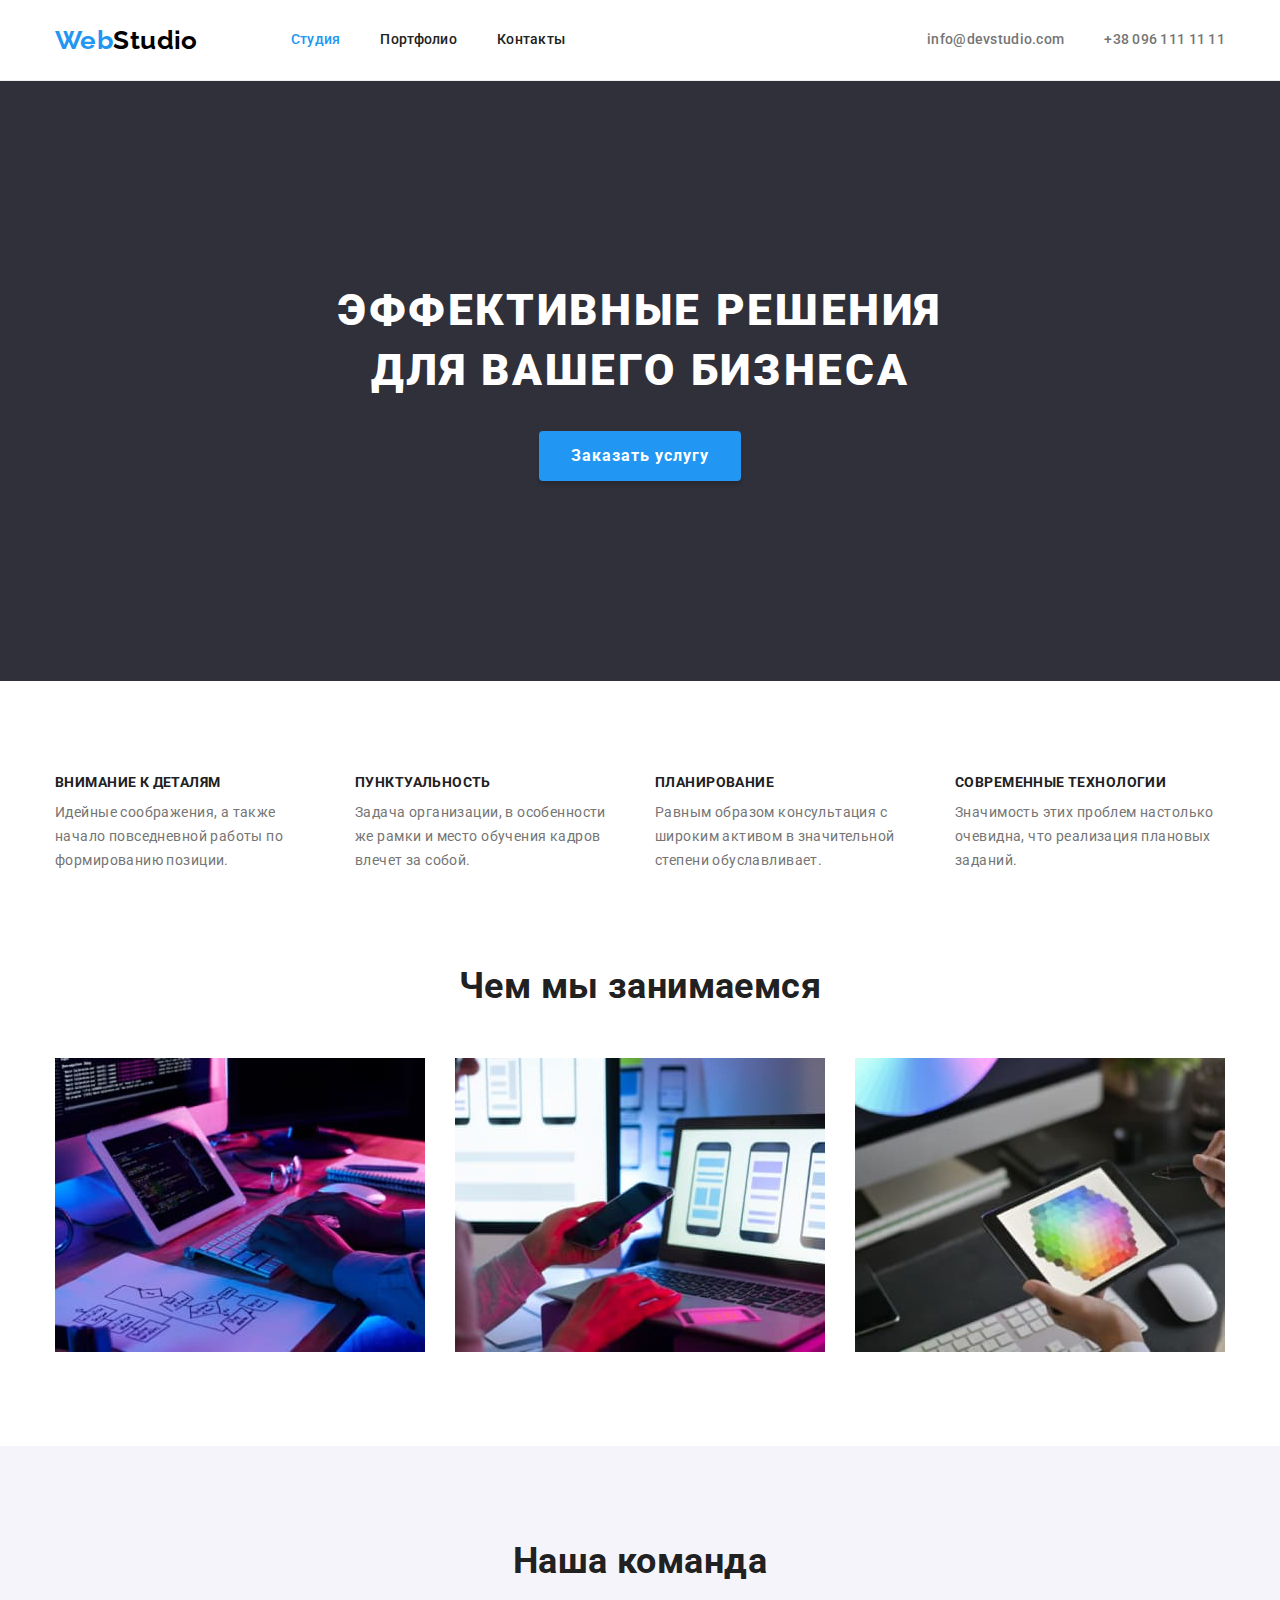
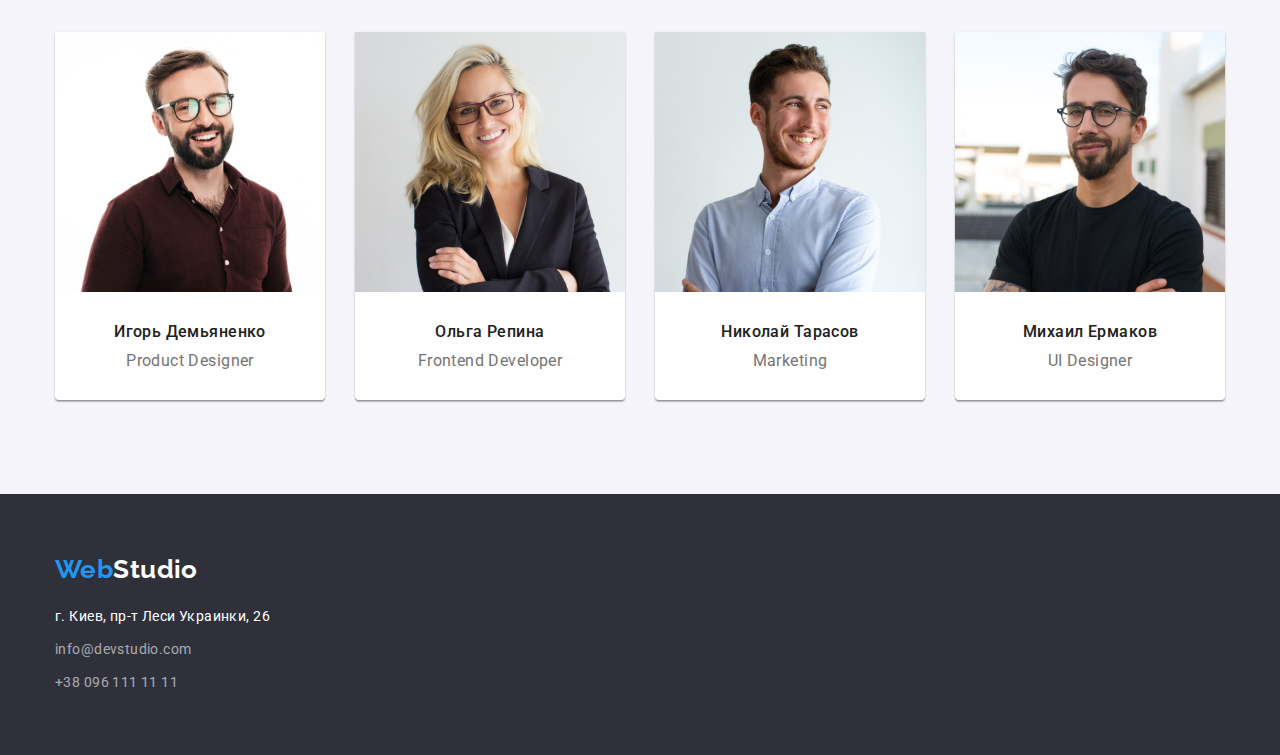
==== index.html @ d9ded42a "Initial commit" ====
<!DOCTYPE html>
<html lang="ru">
<head>
    <meta charset="UTF-8">
    <meta http-equiv="X-UA-Compatible" content="IE=edge">
    <meta name="viewport" content="width=device-width, initial-scale=1.0">
    <title>Студия</title>
    <!--Custome fonts-->
    <link rel="preconnect" href="https://fonts.googleapis.com">
    <link rel="preconnect" href="https://fonts.gstatic.com" crossorigin>
    <link href="https://fonts.googleapis.com/css2?family=Raleway:wght@700&family=Roboto:wght@400;500;700;900&display=swap" rel="stylesheet">
    <!-- Normalize styles -->
    <link rel="stylesheet" href="https://cdn.jsdelivr.net/npm/modern-normalize@1.1.0/modern-normalize.min.css" />

    <!--Custome style-->
    <link rel="stylesheet" href="./css/styles.css">
    
</head>

<body>
<!-- Cекція Хедер-->
    <header class="header">
        <div class="container header-container">

            <a class="logo-header" href="./index.html"><span class="logo-accent">Web</span>Studio</a>
            <nav class="header-nav">
                <ul class="header-nav-list list ">
                    <li class="item"><a class="header-nav-item link current-link" href="./index.html">Студия</a></li>
                    <li class="item"><a class="header-nav-item link" href="./portfolio.html">Портфолио</a></li>
                    <li class="item"><a class="header-nav-item link" href="./index.html">Контакты</a></li>
                </ul>
            </nav> 
        
            <ul class="header-contact-list list">
                <li class="item"><a class="header-contact-item link" href="mailto:info@devstudio.com">info@devstudio.com</a></li>
                <li class="item"><a class="header-contact-item link" href="tel:+380961111111">+38 096 111 11 11</a></li>
            </ul>
        </div>
    
    </header>
    
    <!--Блок унікального контенту на сторінці-->
    <main>

        <!--Секція Hero-->
        <section class="hero">
            <div class="container">
                <h1 class="hero-title">Эффективные решения для вашего бизнеса</h1>
                <button class="hero-btn" type="button">Заказать услугу</button>
            </div>
            
        </section>

         <!--Секція особливості-->
        <section class="features section">
            <div class="container">
                <h2 class="visually-hidden">Особенности</h2>
                <ul class="features-list list">
                    <li class="item">
                        <h3 class="features-title">Внимание к деталям</h3>
                        <p class="features-descr"> Идейные соображения, а также начало повседневной работы по формированию позиции.</p>                         
                    </li>
    
                    <li class="item">
                        <h3 class="features-title">Пунктуальность</h3>
                        <p class="features-descr">Задача организации, в особенности же рамки и место обучения кадров влечет за собой.</p>
                    </li>

                    <li class="item">
                        <h3 class="features-title">Планирование</h3>
                        <p class="features-descr">Равным образом консультация с широким активом в значительной степени обуславливает.</p>
                    </li>
                    
                    <li class="item">
                        <h3 class="features-title">Современные технологии</h3>
                        <p class="features-descr">Значимость этих проблем настолько очевидна, что реализация плановых заданий.</p>

                    </li>
                </ul>
            </div>

        </section>

          <!--Секція чим ми займаємося-->
          <section class="about section">
            <div class="container">
                <h2 class="about-title">Чем мы занимаемся</h2>
                <ul class="about-list list">
                    <li class="about-item">
                        <img src="./images/about/img-1.jpg" alt="написання коду" width="370">
                    </li>

                    <li class="about-item">
                        <img src="./images/about/img-2.jpg" alt="адаптація до екрану" width="370">
                    </li>

                    <li class="about-item">
                        <img src="./images/about/img-3.jpg" alt="підбір кольорів" width="370">
                    </li>
                </ul>
            </div>

        </section>

         <!--Секція Наша команда-->
         <section class="team">
            <div class="container">
                <h2 class="team-title">Наша команда</h2>
                <ul class="team-list list">
                    <li class="team-member">
                        <img src="./images/team/img-4.jpg" alt="фото Игорь Демьяненко" width="270">
                        <div class="team-card">
                            <h3 class="team-member-title">Игорь Демьяненко</h3>
                            <p class="team-member-position" lang="en">Product Designer</p>
                        </div>
                    </li>
                    <li class="team-member">
                        <img src="./images/team/img-5.jpg" alt="фото Ольга Репина" width="270">
                        <div class="team-card">
                            <h3 class="team-member-title">Ольга Репина</h3>
                            <p class="team-member-position" lang="en">Frontend Developer</p>
                        </div>
                    </li>

                    <li class="team-member">
                        <img src="./images/team/img-6.jpg" alt="фото Николай Тарасов" width="270">
                        <div class="team-card">
                            <h3 class="team-member-title">Николай Тарасов</h3>
                            <p class="team-member-position" lang="en">Marketing</p>
                        </div>
                    </li>

                    <li class="team-member">
                        <img src="./images/team/img-7.jpg" alt="фото Михаил Ермаков" width="270">
                        <div class="team-card">
                            <h3 class="team-member-title">Михаил Ермаков</h3>
                            <p class="team-member-position" lang="en">UI Designer</p>
                        </div>
                    </li>

                </ul>
            </div>
        </section>


        
    </main>
    <footer class="footer">
        <div class="container">     
            <a class="logo-footer" href="./index.html"><span class="logo-accent">Web</span>Studio</a>
            
            <!--Секція Контакти-->
            <address>
                <ul class="footer-list list">
                    <li class="footer-item"><a class="address-footer link" href= "https://goo.gl/maps/YNEkaUULh8nP7Quw9" target="_blank" rel="noopener nofollow noreferrer">г. Киев, пр-т Леси Украинки, 26</a></li> 
                    <li class="footer-item"><a class="contact-footer link" href="mailto:info@devstudio.com">info@devstudio.com</a></li>
                    <li class="footer-item"><a class="contact-footer link" href="tel:+380961111111">+38 096 111 11 11</a></li>
                </ul>
                
            </address>
            
       </div>

    </footer>
</body>
</html>
---- css/styles.css ----
:root {
    --main-font: "Roboto";
    
    --title-text-color: #212121;
    --primary-text-color:#757575;
    --secondary-text-color:#FFFFFF;
    --accent-text-color:#2196F3;
    --logo-header-color:#000000;
    --hero-background-color:#2F303A;
    --hero-btn-accent-color: #188CE8;
    --team-background-color: #F5F4FA;
    --footer-background-color: #2F303A;

}


body {
   font-family: var(--main-font), sans-serif;
   font-weight: 400;
   font-size: 14px;
   letter-spacing: 0.03em;

   background-color: var(--secondary-text-color);

   color: var(--primary-text-color);
}

/* reset */
h1,
h2,
h3,
h4,
h5,
h6,
p {
margin: 0;
}

button{
    padding: 0;
    margin: 0;
    border-width: 0;
}

img {
    display: block;
    max-width: 100%;
    height: auto;
}

address {
    font-style: normal;
}

.section{
    padding-top: 94px;
    padding-bottom: 94px;
}

.container{
    width: 1200px;
    padding: 0 15px;
    margin: 0 auto;
       /* outline: 1px solid red; */
    
}

/* Cкидання стилів за замовчуванням*/
.link {
    text-decoration: none;
}

.list {
    list-style: none;
    margin: 0;
    padding: 0;
}

/* Секція Хедер */
.header{
    border-bottom: 1px solid #ECECEC;
}

.header-container{
    display: flex;
    align-items: center;
    
    /* background-color: yellowgreen; */
} 

.logo-header{
    margin-right: 93px;

    font-family: "Raleway";
    font-style: normal;
    font-weight: 700;
    font-size: 26px;
    line-height: 1.19;
    color: var(--logo-header-color);
    text-decoration: none;
    
}

.logo-accent {
    color: var(--accent-text-color);
}

/* .header-nav-list>li:not(:first-child) {
    margin-left: 40px; 
} */

.header-nav-list {  
    display: flex; 

    font-weight: 500;
    line-height: 1.14;
    letter-spacing: 0.02em;
     

    /* background-color: teal; */
    
}

.header-nav-list .item +.item{
    margin-left: 40px; 
}
   
.header-nav-item{
    display: block;
    padding-top: 32px;
    padding-bottom: 32px;
    
    color: var(--title-text-color);
}


.header-nav-list :hover,
.header-nav-list :focus {
    color: var(--accent-text-color);
}


.current-link {
    color: var(--accent-text-color);
}

.header-contact-list .item +.item{
    margin-left: 40px; 
}

/* .header-contact-list>li:not(:first-child) {
    margin-left: 40px; 
} */


.header-contact-list{
    display: flex; 
    margin-left: auto;
    /* background-color: yellow; */
}



.header-contact-item {
    display: block;
    padding-top: 32px;
    padding-bottom: 32px;

    color: var(--primary-text-color);
    font-weight: 500;
    line-height: 1.14;
    letter-spacing: 0.02em;
}

.header-contact-item:hover,
.header-contact-item:focus {
    color: var(--accent-text-color);
}

/* Секція Hero */

.hero {
    /* height: 600px; */
    padding-top: 200px;
    padding-bottom: 200px;
    text-align: center;
    background-color: var(--hero-background-color);
}


.hero-title {
   
    width: 696px;
    margin-left: auto;
    margin-right: auto;

    margin-bottom: 30px;

    font-weight: 900;
    font-size: 44px;
    line-height: 1.36;
    letter-spacing: 0.06em;
    text-transform: uppercase;
    color: var(--secondary-text-color);
    
}

.hero-btn {
    background: var(--accent-text-color);
    box-shadow: 0px 4px 4px rgba(0, 0, 0, 0.15);
    border-radius: 4px;
    padding: 10px 32px;
    font-family: inherit;
    font-weight: 700;
    font-size: 16px;
    line-height: 1.88;
   

    letter-spacing: 0.06em;
    cursor: pointer;
    color: var(--secondary-text-color);
}

.hero-btn:hover,
.hero-btn:focus{
    background-color: var(--hero-btn-accent-color);
}

/* Секція особливості */

.visually-hidden {
    position: absolute;
    width: 1px;
    height: 1px;
    margin: -1px;
    border: 0;
    padding: 0;
    
    white-space: nowrap;
    clip-path: inset(100%);
    clip: rect(0 0 0 0);
    overflow: hidden;
  }

  /* .features-container{
    padding-top: 94px;
    padding-bottom: 94px;
  } */

  .features-list{
    display: flex;
  }

  .features-list .item +.item{
    margin-left: 30px; 
    
}

.features-list >.item{
    width: 270px;
 
}
  
.features-title {
    font-size: 14px;
    font-weight: 700;
    line-height: 1.14;
    text-transform: uppercase;
    color: var(--title-text-color);
    margin-bottom: 10px;
}

.features-descr {
    line-height: 1.71;
    color: var(--primary-text-color);
}

/* Секція чим ми займаємося */
.about{
    padding-top: 0;
}
.about-title {
    margin-bottom: 50px;
    font-weight: 700;
    font-size: 36px;
    line-height: 1.16               ;
    text-align: center;

    color: var(--title-text-color);
}

.about-list {
    display: flex;
}

.about-item +.about-item {
    margin-left: 30px;
}


/* Секція Наша команда */
.team {
    height: 648px;
    padding-top: 94px;
    padding-bottom: 94px;
    background-color: var(--team-background-color);
}
.team-title{
    margin-bottom: 50px;
    font-weight: 700;
    font-size: 36px;
    line-height: 1.17;
    text-align: center;

    color: var(--title-text-color);
}

.team-list{
    display: flex;
   }

   .team-card{
    padding-top: 30px;
    padding-bottom: 30px;
   }

.team-member {
    box-shadow: 0px 1px 3px rgba(0, 0, 0, 0.12), 0px 1px 1px rgba(0, 0, 0, 0.14), 0px 2px 1px rgba(0, 0, 0, 0.2);
    border-radius: 0px 0px 4px 4px;
    background-color: var(--secondary-text-color);
}

.team-member +.team-member{
    margin-left: 30px;
}

.team-member-title {
    margin-bottom: 10px;
    text-align: center;

    font-weight: 500;
    font-size: 16px;
    line-height: 1.19;
    
    color: var(--title-text-color);
}

.team-member-position {
    text-align: center;
    font-size: 16px;
    line-height: 1.19;
    
    color: var(--primary-text-color);
}

/* Секція footer */
.footer {
    padding-top: 60px;
    padding-bottom: 60px;
    background-color: var(--footer-background-color);
}


/* .footer-container{
    display: block;
   
} */

.logo-footer {
    display: block;
    margin-bottom: 20px;
    

    font-family: "Raleway";
    font-style: normal;
    font-weight: 700;
    font-size: 26px;
    line-height: 1.19;
    color: var(--secondary-text-color);
    text-decoration: none;
}

/* Секція Контакти */

.address-footer{
    color: var(--secondary-text-color);
    line-height: 1.71;
}

.address-footer:hover,
.address-footer:focus{
    color: var(--accent-text-color);  
}

.contact-footer {
    line-height: 1.71;
    
    color: rgba(255, 255, 255, 0.6);
}    

.contact-footer:hover,
.contact-footer:focus {
 color: var(--accent-text-color);
}

.footer-item +.footer-item{
    margin-top: 9px;
}

/* Секція Фільтри */

.portfolio-section{
    padding-top: 94px;
    padding-bottom: 94px;
}

.filters {
    display: flex;
    justify-content: center;
     /* margin-right: auto; */
    margin-bottom: 50px;
    /* margin-left: auto; */
}

.filter-item +.filter-item {
    margin-left: 8px;
}

.filter-btn {
    font-family: inherit;
    font-style: inherit;
    font-weight: 500;
    font-size: 16px;
    line-height: 1.62;
    letter-spacing: 0.03em;
    cursor: pointer;
    background-color: var(--team-background-color);
  
    color: var(--title-text-color);
    text-align: center;
    border-radius: 4px;
    padding: 6px 22px;
}

.filter-btn:hover,
.filter-btn:focus,
.filter-btn:active {
    background-color: var(--accent-text-color);
    box-shadow: 0px 3px 1px rgba(0, 0, 0, 0.1), 0px 1px 2px rgba(0, 0, 0, 0.08), 0px 2px 2px rgba(0, 0, 0, 0.12);

    color: var(--secondary-text-color);
}

/* Секція Портфоліо */
.portfolio-flex {
    display: flex;
    flex-wrap: wrap;
   
}

.portfolio-item{
    width: 370px;
    margin-right: 30px;
    margin-bottom: 30px;
    /* border: 1px solid #EEEEEE; */
}

.portfolio-item:nth-child(3n){
    margin-right: 0;
   
}

.portfolio-item:nth-last-child(-n + 3) {
    margin-bottom: 0;
    /* background-color: orange; */
  }

  .portfolio-card{
    padding-top: 20px;
    padding-right: 24px;
    padding-bottom: 20px;
    padding-left: 24px;
    border: 1px solid #EEEEEE;

  }
.portfolio-item-title {
    margin-bottom: 4px;    

    font-weight: 700;
    font-size: 18px;
    line-height: 2;
    letter-spacing: 0.06em;
    
    color: var(--title-text-color);
}

.portfolio-item-descr {
    font-size: 16px;
    line-height: 1.88;
    
}
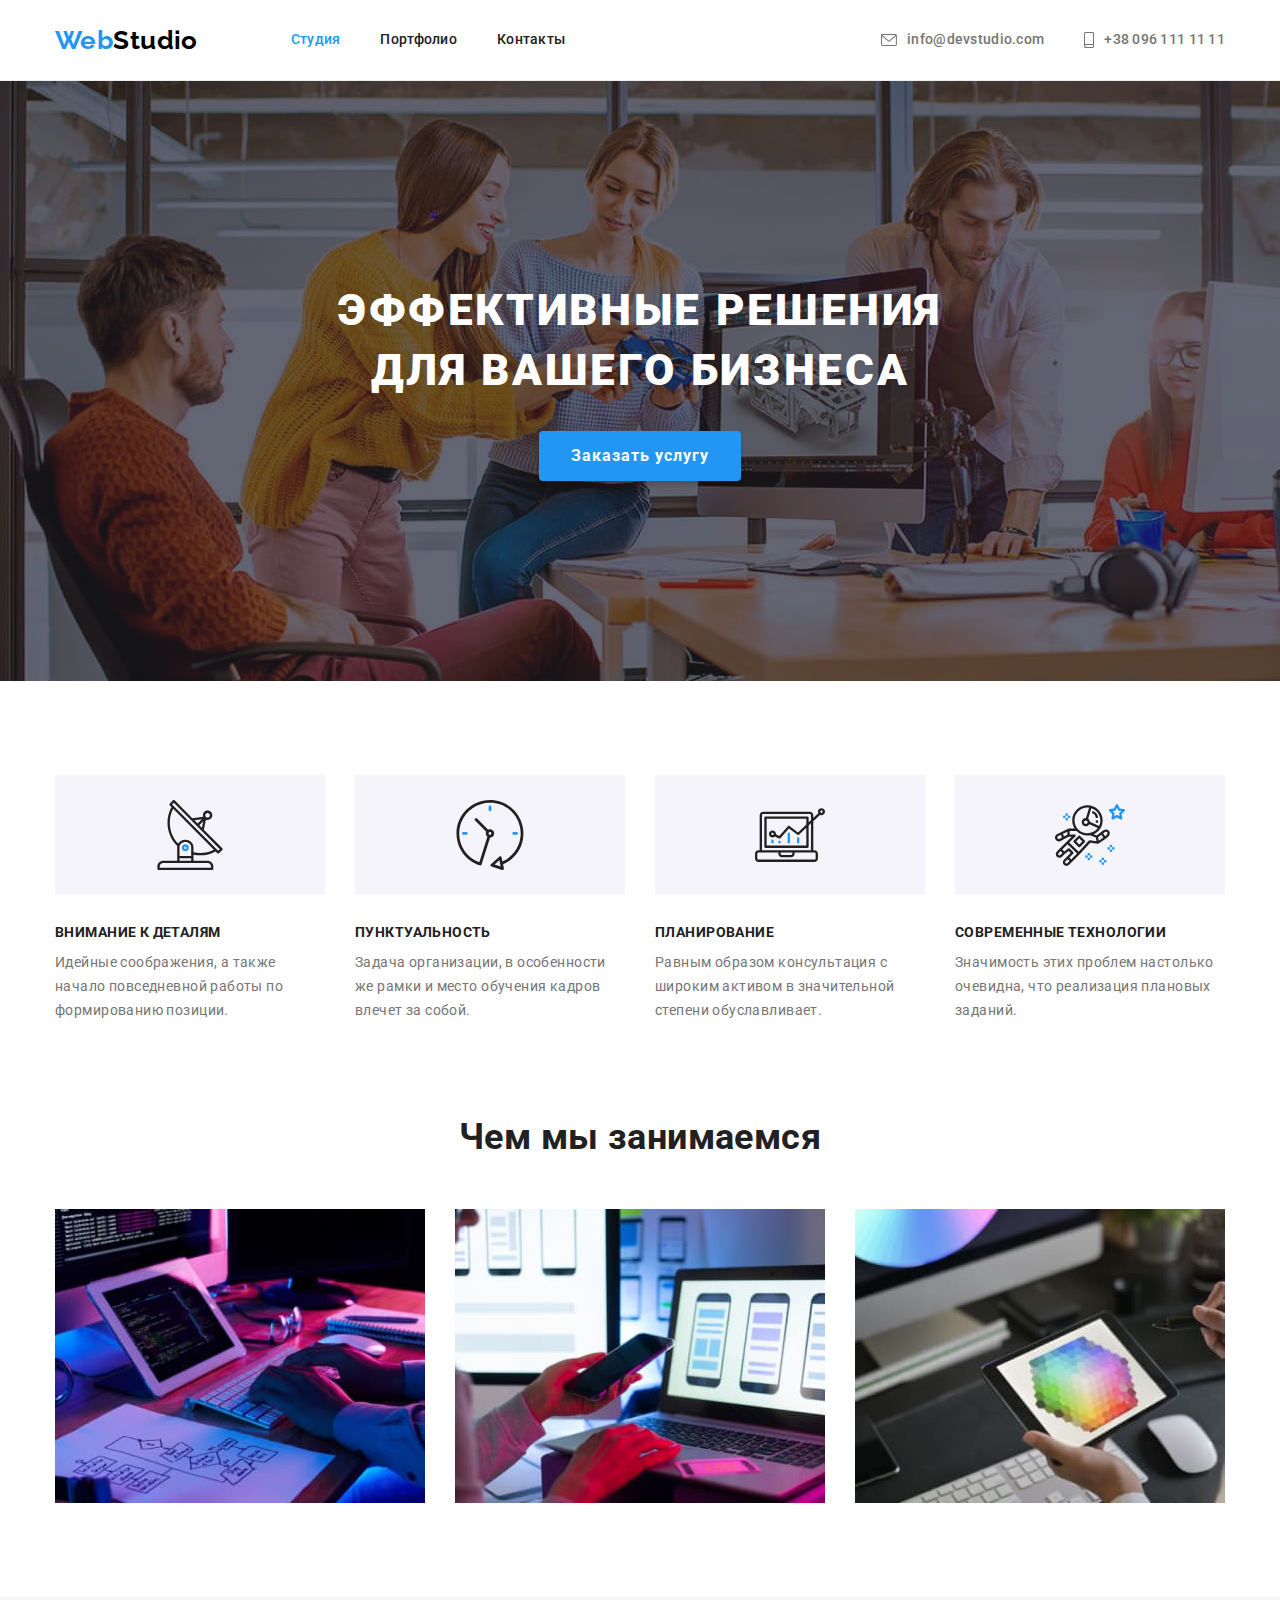
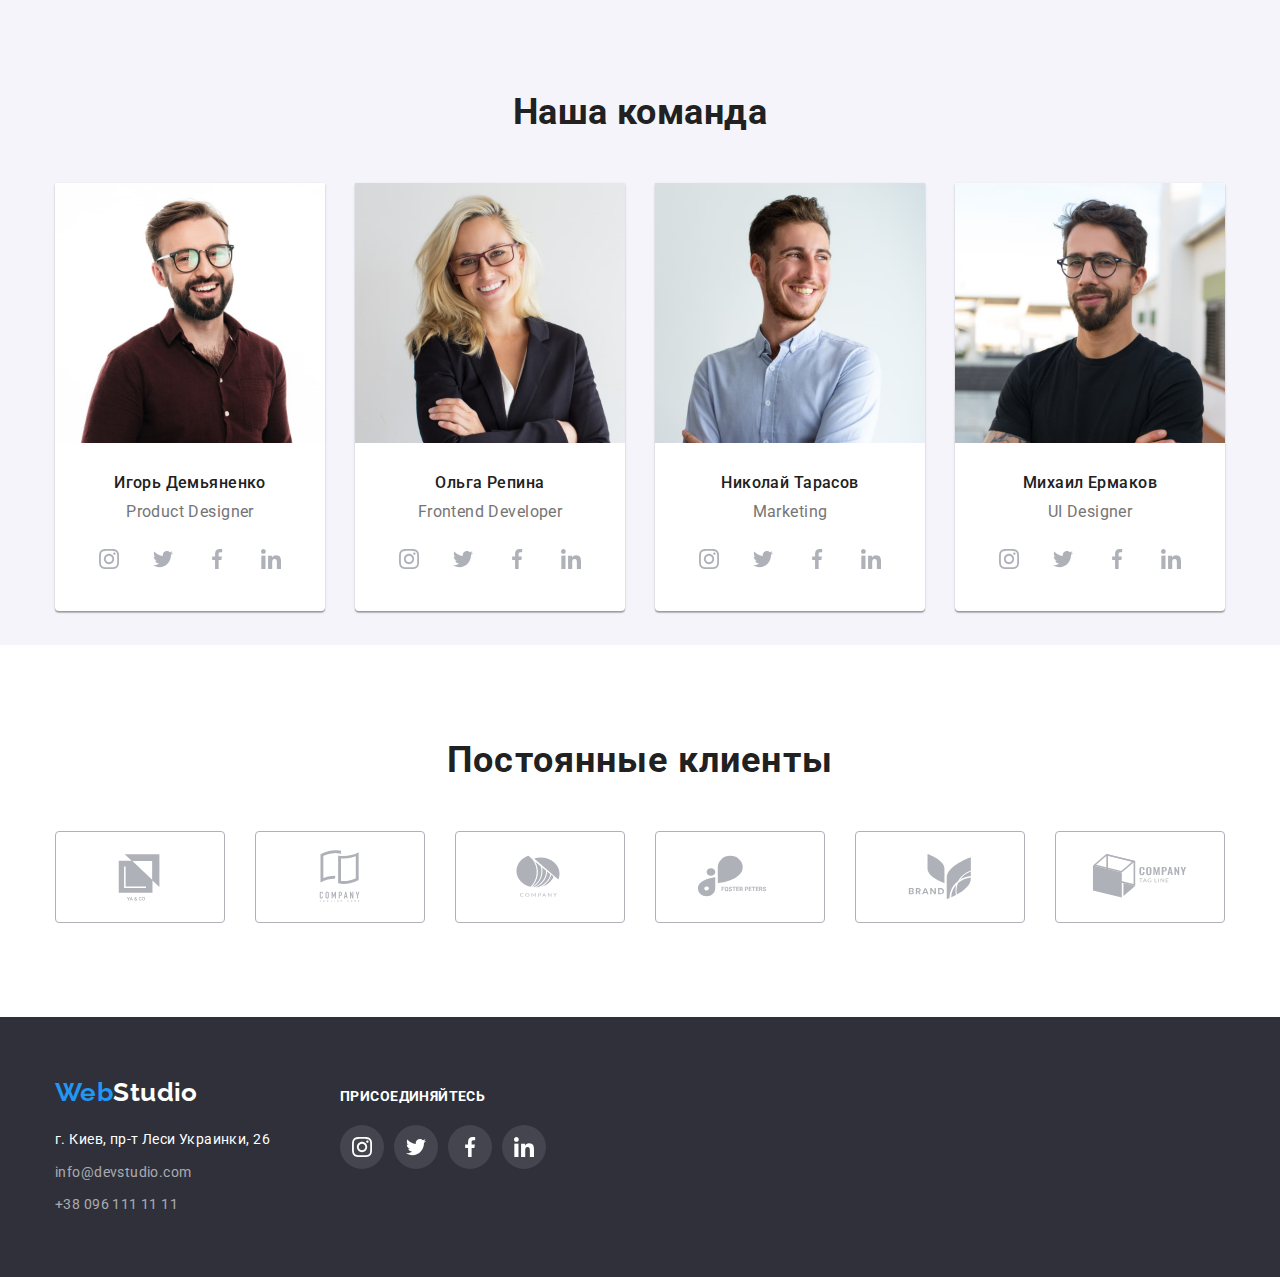
==== commit 03982143: "Add .svg to files" ====
--- a/index.html
+++ b/index.html
@@ -1,5 +1,6 @@
 <!DOCTYPE html>
 <html lang="ru">
+
 <head>
     <meta charset="UTF-8">
     <meta http-equiv="X-UA-Compatible" content="IE=edge">
@@ -8,17 +9,19 @@
     <!--Custome fonts-->
     <link rel="preconnect" href="https://fonts.googleapis.com">
     <link rel="preconnect" href="https://fonts.gstatic.com" crossorigin>
-    <link href="https://fonts.googleapis.com/css2?family=Raleway:wght@700&family=Roboto:wght@400;500;700;900&display=swap" rel="stylesheet">
+    <link
+        href="https://fonts.googleapis.com/css2?family=Raleway:wght@700&family=Roboto:wght@400;500;700;900&display=swap"
+        rel="stylesheet">
     <!-- Normalize styles -->
     <link rel="stylesheet" href="https://cdn.jsdelivr.net/npm/modern-normalize@1.1.0/modern-normalize.min.css" />
 
     <!--Custome style-->
     <link rel="stylesheet" href="./css/styles.css">
-    
+
 </head>
 
 <body>
-<!-- Cекція Хедер-->
+    <!-- Cекція Хедер-->
     <header class="header">
         <div class="container header-container">
 
@@ -29,16 +32,29 @@
                     <li class="item"><a class="header-nav-item link" href="./portfolio.html">Портфолио</a></li>
                     <li class="item"><a class="header-nav-item link" href="./index.html">Контакты</a></li>
                 </ul>
-            </nav> 
-        
+            </nav>
+
             <ul class="header-contact-list list">
-                <li class="item"><a class="header-contact-item link" href="mailto:info@devstudio.com">info@devstudio.com</a></li>
-                <li class="item"><a class="header-contact-item link" href="tel:+380961111111">+38 096 111 11 11</a></li>
+                <li class="item">
+                    <a class="header-contact-item link" href="mailto:info@devstudio.com">
+                        <svg class="contacts-icon" width="16px" height="12px">
+                            <use href="./images/icons.svg#icon-envelope"></use>
+                        </svg>
+                        info@devstudio.com</a>
+                </li>
+                <li class="item">
+                    <a class="header-contact-item link" href="tel:+380961111111">
+                        <svg class="contacts-icon" width="10px" height="16px">
+                            <use href="./images/icons.svg#icon-smartphone"></use>
+                        </svg>
+                        +38 096 111 11 11</a>
+                </li>
             </ul>
+
         </div>
-    
+
     </header>
-    
+
     <!--Блок унікального контенту на сторінці-->
     <main>
 
@@ -48,41 +64,80 @@
                 <h1 class="hero-title">Эффективные решения для вашего бизнеса</h1>
                 <button class="hero-btn" type="button">Заказать услугу</button>
             </div>
-            
+
         </section>
 
-         <!--Секція особливості-->
+        <!--Секція особливості-->
         <section class="features section">
             <div class="container">
                 <h2 class="visually-hidden">Особенности</h2>
                 <ul class="features-list list">
                     <li class="item">
+                        <div class="features-svg">
+                            <svg width="70px" height="70px">
+                                <use href="./images/icons.svg#icon-antenna">
+
+                                </use>
+                            </svg>
+                        </div>
                         <h3 class="features-title">Внимание к деталям</h3>
-                        <p class="features-descr"> Идейные соображения, а также начало повседневной работы по формированию позиции.</p>                         
-                    </li>
-    
+                        <p class="features-descr">
+                            Идейные соображения, а также начало повседневной работы по
+                            формированию позиции.
+                        </p>
+                    </li>
+
                     <li class="item">
+                        <div class="features-svg">
+                            <svg width="70px" height="70px">
+                                <use href="./images/icons.svg#icon-clock">
+
+                                </use>
+                            </svg>
+                        </div>
                         <h3 class="features-title">Пунктуальность</h3>
-                        <p class="features-descr">Задача организации, в особенности же рамки и место обучения кадров влечет за собой.</p>
+                        <p class="features-descr">
+                            Задача организации, в особенности же рамки и место обучения
+                            кадров влечет за собой.
+                        </p>
                     </li>
 
                     <li class="item">
+                        <div class="features-svg">
+                            <svg width="70px" height="70px">
+                                <use href="./images/icons.svg#icon-diagram">
+
+                                </use>
+                            </svg>
+                        </div>
                         <h3 class="features-title">Планирование</h3>
-                        <p class="features-descr">Равным образом консультация с широким активом в значительной степени обуславливает.</p>
-                    </li>
-                    
+                        <p class="features-descr">
+                            Равным образом консультация с широким активом в значительной
+                            степени обуславливает.
+                        </p>
+                    </li>
+
                     <li class="item">
+                        <div class="features-svg">
+                            <svg width="70px" height="70px">
+                                <use href="./images/icons.svg#icon-astronaut">
+
+                                </use>
+                            </svg>
+                        </div>
                         <h3 class="features-title">Современные технологии</h3>
-                        <p class="features-descr">Значимость этих проблем настолько очевидна, что реализация плановых заданий.</p>
-
-                    </li>
-                </ul>
-            </div>
-
+                        <p class="features-descr">
+                            Значимость этих проблем настолько очевидна, что реализация
+                            плановых заданий.
+                        </p>
+                    </li>
+                </ul>
+            </div>
         </section>
 
-          <!--Секція чим ми займаємося-->
-          <section class="about section">
+
+        <!--Секція чим ми займаємося-->
+        <section class="about section">
             <div class="container">
                 <h2 class="about-title">Чем мы занимаемся</h2>
                 <ul class="about-list list">
@@ -102,65 +157,286 @@
 
         </section>
 
-         <!--Секція Наша команда-->
-         <section class="team">
+        <!--Секція Наша команда-->
+        <section class="team">
             <div class="container">
                 <h2 class="team-title">Наша команда</h2>
                 <ul class="team-list list">
                     <li class="team-member">
-                        <img src="./images/team/img-4.jpg" alt="фото Игорь Демьяненко" width="270">
+                        <img src="./images/team/img-4.jpg" alt="фото Игорь Демьяненко" width="270" />
                         <div class="team-card">
                             <h3 class="team-member-title">Игорь Демьяненко</h3>
                             <p class="team-member-position" lang="en">Product Designer</p>
+                            <ul class="social-media list">
+                                <li class="social-media-item">
+                                    <a class="social-media-link link" href="" target="_blank" rel="noopener noreferrer"
+                                        aria-label="instagram">
+                                        <svg class="social-media-icon" width="20" height="20">
+                                            <use href="./images/icons.svg#icon-instagram"></use>
+                                        </svg>
+                                    </a>
+                                </li>
+                                <li class="social-media-item">
+                                    <a class="social-media-link link" href="" target="_blank" rel="noopener noreferrer"
+                                        aria-label="twitter">
+                                        <svg class="social-media-icon" width="20" height="20">
+                                            <use href="./images/icons.svg#icon-twitter"></use>
+                                        </svg>
+                                    </a>
+                                </li>
+                                <li class="social-media-item">
+                                    <a class="social-media-link link" href="" target="_blank" rel="noopener noreferrer"
+                                        aria-label="facebook">
+                                        <svg class="social-media-icon" width="20" height="20">
+                                            <use href="./images/icons.svg#icon-facebook"></use>
+                                        </svg>
+                                    </a>
+                                </li>
+                                <li class="social-media-item">
+                                    <a class="social-media-link link" href="" target="_blank" rel="noopener noreferrer"
+                                        aria-label="linkedin">
+                                        <svg class="social-media-icon" width="20" height="20">
+                                            <use href="./images/icons.svg#icon-linkedin"></use>
+                                        </svg>
+                                    </a>
+                                </li>
+                            </ul>
                         </div>
                     </li>
                     <li class="team-member">
-                        <img src="./images/team/img-5.jpg" alt="фото Ольга Репина" width="270">
+                        <img src="./images/team/img-5.jpg" alt="фото Ольга Репина" width="270" />
                         <div class="team-card">
                             <h3 class="team-member-title">Ольга Репина</h3>
                             <p class="team-member-position" lang="en">Frontend Developer</p>
+                            <ul class="social-media list">
+                                <li class="social-media-item">
+                                    <a class="social-media-link link" href="" target="_blank" rel="noopener noreferrer"
+                                        aria-label="instagram">
+                                        <svg class="social-media-icon" width="20" height="20">
+                                            <use href="./images/icons.svg#icon-instagram"></use>
+                                        </svg>
+                                    </a>
+                                </li>
+                                <li class="social-media-item">
+                                    <a class="social-media-link link" href="" target="_blank" rel="noopener noreferrer"
+                                        aria-label="twitter">
+                                        <svg class="social-media-icon" width="20" height="20">
+                                            <use href="./images/icons.svg#icon-twitter"></use>
+                                        </svg>
+                                    </a>
+                                </li>
+                                <li class="social-media-item">
+                                    <a class="social-media-link link" href="" target="_blank" rel="noopener noreferrer"
+                                        aria-label="facebook">
+                                        <svg class="social-media-icon" width="20" height="20">
+                                            <use href="./images/icons.svg#icon-facebook"></use>
+                                        </svg>
+                                    </a>
+                                </li>
+                                <li class="social-media-item">
+                                    <a class="social-media-link link" href="" target="_blank" rel="noopener noreferrer"
+                                        aria-label="linkedin">
+                                        <svg class="social-media-icon" width="20" height="20">
+                                            <use href="./images/icons.svg#icon-linkedin"></use>
+                                        </svg>
+                                    </a>
+                                </li>
+                            </ul>
                         </div>
                     </li>
 
                     <li class="team-member">
-                        <img src="./images/team/img-6.jpg" alt="фото Николай Тарасов" width="270">
+                        <img src="./images/team/img-6.jpg" alt="фото Николай Тарасов" width="270" />
                         <div class="team-card">
                             <h3 class="team-member-title">Николай Тарасов</h3>
                             <p class="team-member-position" lang="en">Marketing</p>
+                            <ul class="social-media list">
+                                <li class="social-media-item">
+                                    <a class="social-media-link link" href="" target="_blank" rel="noopener noreferrer"
+                                        aria-label="instagram">
+                                        <svg class="social-media-icon" width="20" height="20">
+                                            <use href="./images/icons.svg#icon-instagram"></use>
+                                        </svg>
+                                    </a>
+                                </li>
+                                <li class="social-media-item">
+                                    <a class="social-media-link link" href="" target="_blank" rel="noopener noreferrer"
+                                        aria-label="twitter">
+                                        <svg class="social-media-icon" width="20" height="20">
+                                            <use href="./images/icons.svg#icon-twitter"></use>
+                                        </svg>
+                                    </a>
+                                </li>
+                                <li class="social-media-item">
+                                    <a class="social-media-link link" href="" target="_blank" rel="noopener noreferrer"
+                                        aria-label="facebook">
+                                        <svg class="social-media-icon" width="20" height="20">
+                                            <use href="./images/icons.svg#icon-facebook"></use>
+                                        </svg>
+                                    </a>
+                                </li>
+                                <li class="social-media-item">
+                                    <a class="social-media-link link" href="" target="_blank" rel="noopener noreferrer"
+                                        aria-label="linkedin">
+                                        <svg class="social-media-icon" width="20" height="20">
+                                            <use href="./images/icons.svg#icon-linkedin"></use>
+                                        </svg>
+                                    </a>
+                                </li>
+                            </ul>
                         </div>
                     </li>
 
                     <li class="team-member">
-                        <img src="./images/team/img-7.jpg" alt="фото Михаил Ермаков" width="270">
+                        <img src="./images/team/img-7.jpg" alt="фото Михаил Ермаков" width="270" />
                         <div class="team-card">
                             <h3 class="team-member-title">Михаил Ермаков</h3>
                             <p class="team-member-position" lang="en">UI Designer</p>
-                        </div>
-                    </li>
-
+                            <ul class="social-media list">
+                                <li class="social-media-item">
+                                    <a class="social-media-link link" href="" target="_blank" rel="noopener noreferrer"
+                                        aria-label="instagram">
+                                        <svg class="social-media-icon" width="20" height="20">
+                                            <use href="./images/icons.svg#icon-instagram"></use>
+                                        </svg>
+                                    </a>
+                                </li>
+                                <li class="social-media-item">
+                                    <a class="social-media-link link" href="" target="_blank" rel="noopener noreferrer"
+                                        aria-label="twitter">
+                                        <svg class="social-media-icon" width="20" height="20">
+                                            <use href="./images/icons.svg#icon-twitter"></use>
+                                        </svg>
+                                    </a>
+                                </li>
+                                <li class="social-media-item">
+                                    <a class="social-media-link link" href="" target="_blank" rel="noopener noreferrer"
+                                        aria-label="facebook">
+                                        <svg class="social-media-icon" width="20" height="20">
+                                            <use href="./images/icons.svg#icon-facebook"></use>
+                                        </svg>
+                                    </a>
+                                </li>
+                                <li class="social-media-item">
+                                    <a class="social-media-link link" href="" target="_blank" rel="noopener noreferrer"
+                                        aria-label="linkedin">
+                                        <svg class="social-media-icon" width="20" height="20">
+                                            <use href="./images/icons.svg#icon-linkedin"></use>
+                                        </svg>
+                                    </a>
+                                </li>
+                            </ul>
+                        </div>
+                    </li>
                 </ul>
             </div>
         </section>
 
-
-        
+        <section class="clients container">
+            <div class="section">
+                <h2 class="cliets-title">Постоянные клиенты</h2>
+                <ul class="clients-list list">
+                    <li class="client-item">
+                        <svg class="client-icon" width="106px" height="60px">
+                            <use href="./images/icons.svg#icon-logo-1"></use>
+                        </svg>
+                    </li>
+                    <li class="client-item">
+                        <svg class="client-icon" width="106px" height="60px">
+                            <use href="./images/icons.svg#icon-logo-2"></use>
+                        </svg>
+                    </li>
+                    <li class="client-item">
+                        <svg class="client-icon" width="106px" height="60px">
+                            <use href="./images/icons.svg#icon-logo-3"></use>
+                        </svg>
+                    </li>
+                    <li class="client-item">
+                        <svg class="client-icon" width="106px" height="60px">
+                            <use href="./images/icons.svg#icon-logo-4"></use>
+                        </svg>
+                    </li>
+                    <li class="client-item">
+                        <svg class="client-icon" width="106px" height="60px">
+                            <use href="./images/icons.svg#icon-logo-5"></use>
+                        </svg>
+                    </li>
+                    <li class="client-item">
+                        <svg class="client-icon" width="106px" height="60px">
+                            <use href="./images/icons.svg#icon-logo-6"></use>
+                        </svg>
+                    </li>
+                </ul>
+            </div>
+        </section>
+
+
+
+
+
     </main>
     <footer class="footer">
-        <div class="container">     
-            <a class="logo-footer" href="./index.html"><span class="logo-accent">Web</span>Studio</a>
-            
-            <!--Секція Контакти-->
-            <address>
-                <ul class="footer-list list">
-                    <li class="footer-item"><a class="address-footer link" href= "https://goo.gl/maps/YNEkaUULh8nP7Quw9" target="_blank" rel="noopener nofollow noreferrer">г. Киев, пр-т Леси Украинки, 26</a></li> 
-                    <li class="footer-item"><a class="contact-footer link" href="mailto:info@devstudio.com">info@devstudio.com</a></li>
-                    <li class="footer-item"><a class="contact-footer link" href="tel:+380961111111">+38 096 111 11 11</a></li>
-                </ul>
-                
-            </address>
-            
-       </div>
+        <div class="studio-contacts container">
+            <div class="studio-adresss">
+                <a class="logo-footer" href="./index.html"><span class="logo-accent">Web</span>Studio</a>
+
+                <!--Секція Контакти-->
+                <address>
+                    <ul class="footer-list list">
+                        <li class="footer-item">
+                            <a class="address-footer link" href="https://goo.gl/maps/YNEkaUULh8nP7Quw9" target="_blank"
+                                rel="noopener nofollow noreferrer">г. Киев, пр-т Леси Украинки, 26</a>
+                        </li>
+                        <li class="footer-item">
+                            <a class="contact-footer link" href="mailto:info@devstudio.com">info@devstudio.com</a>
+                        </li>
+                        <li class="footer-item">
+                            <a class="contact-footer link" href="tel:+380961111111">+38 096 111 11 11</a>
+                        </li>
+                    </ul>
+                </address>
+            </div>
+            <div class="follow">
+                <strong class="follow-title">присоединяйтесь</strong>
+                <ul class="social-media-footer list">
+                    <li class="social-media-item">
+                        <a class="social-media-link link" href="" target="_blank" rel="noopener noreferrer"
+                            aria-label="instagram">
+                            <svg class="social-media-icon" width="20" height="20">
+                                <use href="./images/icons.svg#icon-instagram"></use>
+                            </svg>
+                        </a>
+                    </li>
+                    <li class="social-media-item">
+                        <a class="social-media-link link" href="" target="_blank" rel="noopener noreferrer"
+                            aria-label="twitter">
+                            <svg class="social-media-icon" width="20" height="20">
+                                <use href="./images/icons.svg#icon-twitter"></use>
+                            </svg>
+                        </a>
+                    </li>
+                    <li class="social-media-item">
+                        <a class="social-media-link link" href="" target="_blank" rel="noopener noreferrer"
+                            aria-label="facebook">
+                            <svg class="social-media-icon" width="20" height="20">
+                                <use href="./images/icons.svg#icon-facebook"></use>
+                            </svg>
+                        </a>
+                    </li>
+                    <li class="social-media-item">
+                        <a class="social-media-link link" href="" target="_blank" rel="noopener noreferrer"
+                            aria-label="linkedin">
+                            <svg class="social-media-icon" width="20" height="20">
+                                <use href="./images/icons.svg#icon-linkedin"></use>
+                            </svg>
+                        </a>
+                    </li>
+                </ul>
+
+            </div>
+        </div>
 
     </footer>
 </body>
+
 </html>--- a/css/styles.css
+++ b/css/styles.css
@@ -1,28 +1,27 @@
 :root {
     --main-font: "Roboto";
-    
+
     --title-text-color: #212121;
-    --primary-text-color:#757575;
-    --secondary-text-color:#FFFFFF;
-    --accent-text-color:#2196F3;
-    --logo-header-color:#000000;
-    --hero-background-color:#2F303A;
+    --primary-text-color: #757575;
+    --secondary-text-color: #FFFFFF;
+    --accent-text-color: #2196F3;
+    --logo-header-color: #000000;
+    --hero-background-color: #C4C4C4;
     --hero-btn-accent-color: #188CE8;
     --team-background-color: #F5F4FA;
     --footer-background-color: #2F303A;
 
 }
 
-
 body {
-   font-family: var(--main-font), sans-serif;
-   font-weight: 400;
-   font-size: 14px;
-   letter-spacing: 0.03em;
-
-   background-color: var(--secondary-text-color);
-
-   color: var(--primary-text-color);
+    font-family: var(--main-font), sans-serif;
+    font-weight: 400;
+    font-size: 14px;
+    letter-spacing: 0.03em;
+
+    background-color: var(--secondary-text-color);
+
+    color: var(--primary-text-color);
 }
 
 /* reset */
@@ -33,10 +32,10 @@
 h5,
 h6,
 p {
-margin: 0;
-}
-
-button{
+    margin: 0;
+}
+
+button {
     padding: 0;
     margin: 0;
     border-width: 0;
@@ -52,17 +51,17 @@
     font-style: normal;
 }
 
-.section{
+.section {
     padding-top: 94px;
     padding-bottom: 94px;
 }
 
-.container{
+.container {
     width: 1200px;
     padding: 0 15px;
     margin: 0 auto;
-       /* outline: 1px solid red; */
-    
+    /* outline: 1px solid red; */
+
 }
 
 /* Cкидання стилів за замовчуванням*/
@@ -77,18 +76,18 @@
 }
 
 /* Секція Хедер */
-.header{
+.header {
     border-bottom: 1px solid #ECECEC;
 }
 
-.header-container{
+.header-container {
     display: flex;
     align-items: center;
-    
+
     /* background-color: yellowgreen; */
-} 
-
-.logo-header{
+}
+
+.logo-header {
     margin-right: 93px;
 
     font-family: "Raleway";
@@ -98,7 +97,7 @@
     line-height: 1.19;
     color: var(--logo-header-color);
     text-decoration: none;
-    
+
 }
 
 .logo-accent {
@@ -109,60 +108,64 @@
     margin-left: 40px; 
 } */
 
-.header-nav-list {  
-    display: flex; 
+.header-nav-list {
+    display: flex;
 
     font-weight: 500;
     line-height: 1.14;
     letter-spacing: 0.02em;
-     
+
 
     /* background-color: teal; */
-    
-}
-
-.header-nav-list .item +.item{
-    margin-left: 40px; 
-}
-   
-.header-nav-item{
+
+}
+
+.header-nav-list .item+.item {
+    margin-left: 40px;
+}
+
+.header-nav-item {
     display: block;
     padding-top: 32px;
     padding-bottom: 32px;
-    
-    color: var(--title-text-color);
-}
-
+
+    color: var(--title-text-color);
+}
 
 .header-nav-list :hover,
 .header-nav-list :focus {
     color: var(--accent-text-color);
 }
 
-
 .current-link {
     color: var(--accent-text-color);
 }
 
-.header-contact-list .item +.item{
-    margin-left: 40px; 
+.header-contact-list .item+.item {
+    margin-left: 40px;
 }
 
 /* .header-contact-list>li:not(:first-child) {
     margin-left: 40px; 
 } */
 
-
-.header-contact-list{
-    display: flex; 
+.header-contact-list {
+    display: flex;
+    align-items: center;
     margin-left: auto;
     /* background-color: yellow; */
 }
 
-
+.contacts-icon {
+    display: block;
+    margin-right: 10px;
+    fill: currentColor;
+}
 
 .header-contact-item {
-    display: block;
+    display: flex;
+    align-items: center;
+
     padding-top: 32px;
     padding-bottom: 32px;
 
@@ -178,18 +181,34 @@
 }
 
 /* Секція Hero */
+/* .overlay{
+    max-width: 1600px;
+    height: 600px;
+    margin-left: auto;
+    margin-right: auto;} */
 
 .hero {
-    /* height: 600px; */
+
+    max-width: 1600px;
+    height: 600px;
+    margin-left: auto;
+    margin-right: auto;
+
     padding-top: 200px;
     padding-bottom: 200px;
     text-align: center;
+
+    background-image: linear-gradient(to right,
+            rgba(47, 48, 58, 0.4),
+            rgba(47, 48, 58, 0.4)),
+        url(../images/img-bgd.jpg);
+
+
     background-color: var(--hero-background-color);
 }
 
-
 .hero-title {
-   
+
     width: 696px;
     margin-left: auto;
     margin-right: auto;
@@ -202,7 +221,7 @@
     letter-spacing: 0.06em;
     text-transform: uppercase;
     color: var(--secondary-text-color);
-    
+
 }
 
 .hero-btn {
@@ -214,7 +233,7 @@
     font-weight: 700;
     font-size: 16px;
     line-height: 1.88;
-   
+
 
     letter-spacing: 0.06em;
     cursor: pointer;
@@ -222,7 +241,7 @@
 }
 
 .hero-btn:hover,
-.hero-btn:focus{
+.hero-btn:focus {
     background-color: var(--hero-btn-accent-color);
 }
 
@@ -235,32 +254,42 @@
     margin: -1px;
     border: 0;
     padding: 0;
-    
+
     white-space: nowrap;
     clip-path: inset(100%);
     clip: rect(0 0 0 0);
     overflow: hidden;
-  }
-
-  /* .features-container{
+}
+
+/* .features-container{
     padding-top: 94px;
     padding-bottom: 94px;
   } */
 
-  .features-list{
-    display: flex;
-  }
-
-  .features-list .item +.item{
-    margin-left: 30px; 
-    
-}
-
-.features-list >.item{
+.features-svg {
+    display: block;
     width: 270px;
- 
-}
-  
+    height: 120px;
+    padding: 25px 100px 25px 100px;
+    margin-bottom: 30px;
+    background-color: var(--team-background-color);
+
+}
+
+.features-list {
+    display: flex;
+}
+
+.features-list .item+.item {
+    margin-left: 30px;
+
+}
+
+.features-list>.item {
+    width: 270px;
+
+}
+
 .features-title {
     font-size: 14px;
     font-weight: 700;
@@ -276,14 +305,15 @@
 }
 
 /* Секція чим ми займаємося */
-.about{
+.about {
     padding-top: 0;
 }
+
 .about-title {
     margin-bottom: 50px;
     font-weight: 700;
     font-size: 36px;
-    line-height: 1.16               ;
+    line-height: 1.16;
     text-align: center;
 
     color: var(--title-text-color);
@@ -293,10 +323,9 @@
     display: flex;
 }
 
-.about-item +.about-item {
+.about-item+.about-item {
     margin-left: 30px;
 }
-
 
 /* Секція Наша команда */
 .team {
@@ -305,7 +334,8 @@
     padding-bottom: 94px;
     background-color: var(--team-background-color);
 }
-.team-title{
+
+.team-title {
     margin-bottom: 50px;
     font-weight: 700;
     font-size: 36px;
@@ -315,14 +345,14 @@
     color: var(--title-text-color);
 }
 
-.team-list{
-    display: flex;
-   }
-
-   .team-card{
+.team-list {
+    display: flex;
+}
+
+.team-card {
     padding-top: 30px;
     padding-bottom: 30px;
-   }
+}
 
 .team-member {
     box-shadow: 0px 1px 3px rgba(0, 0, 0, 0.12), 0px 1px 1px rgba(0, 0, 0, 0.14), 0px 2px 1px rgba(0, 0, 0, 0.2);
@@ -330,7 +360,7 @@
     background-color: var(--secondary-text-color);
 }
 
-.team-member +.team-member{
+.team-member+.team-member {
     margin-left: 30px;
 }
 
@@ -341,16 +371,100 @@
     font-weight: 500;
     font-size: 16px;
     line-height: 1.19;
-    
+
     color: var(--title-text-color);
 }
 
 .team-member-position {
+    margin-bottom: 16px;
     text-align: center;
     font-size: 16px;
     line-height: 1.19;
-    
+
     color: var(--primary-text-color);
+}
+
+/* Оформлення іконок */
+.social-media {
+    display: flex;
+    justify-content: center;
+
+}
+
+.social-media-item:not(:last-child) {
+    margin-right: 10px;
+}
+
+.social-media-link {
+    display: flex;
+    align-items: center;
+    justify-content: center;
+    width: 44px;
+    height: 44px;
+    color: #AFB1B8;
+    background-color: var(--secondary-text-color);
+    border-radius: 50%;
+
+    /* fill: #AFB1B8;  */
+
+    /* outline: 1px solid red;  */
+}
+
+.social-media-link:hover,
+.social-media-link:focus {
+    color: var(--secondary-text-color);
+    background-color: var(--accent-text-color);
+}
+
+.social-media-icon {
+    fill: currentColor;
+}
+
+/* Секція Clients */
+
+.cliets-title {
+    font-weight: 700;
+    font-size: 36px;
+    line-height: 1.17;
+    text-align: center;
+    letter-spacing: 0.03em;
+
+    color: var(--title-text-color);
+}
+
+.clients-list {
+    display: flex;
+    align-items: center;
+    justify-content: center;
+    margin-top: 50px;
+
+}
+
+.client-item {
+    display: flex;
+    align-items: center;
+    justify-content: center;
+    width: 170px;
+    height: 92px;
+    border: 1px solid #AFB1B8;
+    border-radius: 4px;
+
+    color: #AFB1B8;
+    ;
+}
+
+.client-item:not(:last-child) {
+    margin-right: 30px;
+}
+
+.client-item:hover,
+.client-item:focus {
+    border-color: var(--accent-text-color);
+    color: var(--accent-text-color);
+}
+
+.client-icon {
+    fill: currentColor;
 }
 
 /* Секція footer */
@@ -360,16 +474,10 @@
     background-color: var(--footer-background-color);
 }
 
-
-/* .footer-container{
-    display: block;
-   
-} */
-
 .logo-footer {
     display: block;
     margin-bottom: 20px;
-    
+
 
     font-family: "Raleway";
     font-style: normal;
@@ -382,34 +490,73 @@
 
 /* Секція Контакти */
 
-.address-footer{
+.address-footer {
     color: var(--secondary-text-color);
     line-height: 1.71;
 }
 
 .address-footer:hover,
-.address-footer:focus{
-    color: var(--accent-text-color);  
+.address-footer:focus {
+    color: var(--accent-text-color);
 }
 
 .contact-footer {
     line-height: 1.71;
-    
+
     color: rgba(255, 255, 255, 0.6);
-}    
+}
 
 .contact-footer:hover,
 .contact-footer:focus {
- color: var(--accent-text-color);
-}
-
-.footer-item +.footer-item{
+    color: var(--accent-text-color);
+}
+
+.footer-item+.footer-item {
     margin-top: 9px;
 }
 
+.studio-contacts {
+    display: flex;
+}
+
+/* Секція присоединяйтесь */
+.follow {
+    display: flex;
+    flex-direction: column;
+    margin-top: 12px;
+    margin-left: 70px;
+
+}
+
+.follow-title {
+    display: block;
+    margin-bottom: 20px;
+    height: 16px;
+    font-weight: 700;
+    line-height: 1.14;
+    text-transform: uppercase;
+    color: var(--secondary-text-color);
+}
+
+.social-media-footer {
+    display: flex;
+
+    justify-content: center;
+}
+
+.social-media-footer>.social-media-item>.social-media-link {
+    color: var(--secondary-text-color);
+    background-color: rgba(255, 255, 255, 0.1);
+}
+
+.social-media-footer>.social-media-item>.social-media-link:hover,
+.social-media-footer>.social-media-item>.social-media-link:focus {
+    background-color: var(--accent-text-color);
+}
+
 /* Секція Фільтри */
 
-.portfolio-section{
+.portfolio-section {
     padding-top: 94px;
     padding-bottom: 94px;
 }
@@ -417,12 +564,12 @@
 .filters {
     display: flex;
     justify-content: center;
-     /* margin-right: auto; */
+    /* margin-right: auto; */
     margin-bottom: 50px;
     /* margin-left: auto; */
 }
 
-.filter-item +.filter-item {
+.filter-item+.filter-item {
     margin-left: 8px;
 }
 
@@ -435,7 +582,7 @@
     letter-spacing: 0.03em;
     cursor: pointer;
     background-color: var(--team-background-color);
-  
+
     color: var(--title-text-color);
     text-align: center;
     border-radius: 4px;
@@ -455,47 +602,54 @@
 .portfolio-flex {
     display: flex;
     flex-wrap: wrap;
-   
-}
-
-.portfolio-item{
+
+}
+
+.portfolio-item {
     width: 370px;
     margin-right: 30px;
     margin-bottom: 30px;
     /* border: 1px solid #EEEEEE; */
 }
 
-.portfolio-item:nth-child(3n){
+.portfolio-item:nth-child(3n) {
     margin-right: 0;
-   
+
 }
 
 .portfolio-item:nth-last-child(-n + 3) {
     margin-bottom: 0;
     /* background-color: orange; */
-  }
-
-  .portfolio-card{
+}
+
+.portfolio-item:hover,
+.portfolio-item:focus {
+    box-shadow: 0px 1px 1px rgba(0, 0, 0, 0.12), 0px 4px 4px rgba(0, 0, 0, 0.06), 1px 4px 6px rgba(0, 0, 0, 0.16);
+    ;
+}
+
+.portfolio-card {
     padding-top: 20px;
     padding-right: 24px;
     padding-bottom: 20px;
     padding-left: 24px;
     border: 1px solid #EEEEEE;
 
-  }
+}
+
 .portfolio-item-title {
-    margin-bottom: 4px;    
+    margin-bottom: 4px;
 
     font-weight: 700;
     font-size: 18px;
     line-height: 2;
     letter-spacing: 0.06em;
-    
+
     color: var(--title-text-color);
 }
 
 .portfolio-item-descr {
     font-size: 16px;
     line-height: 1.88;
-    
+
 }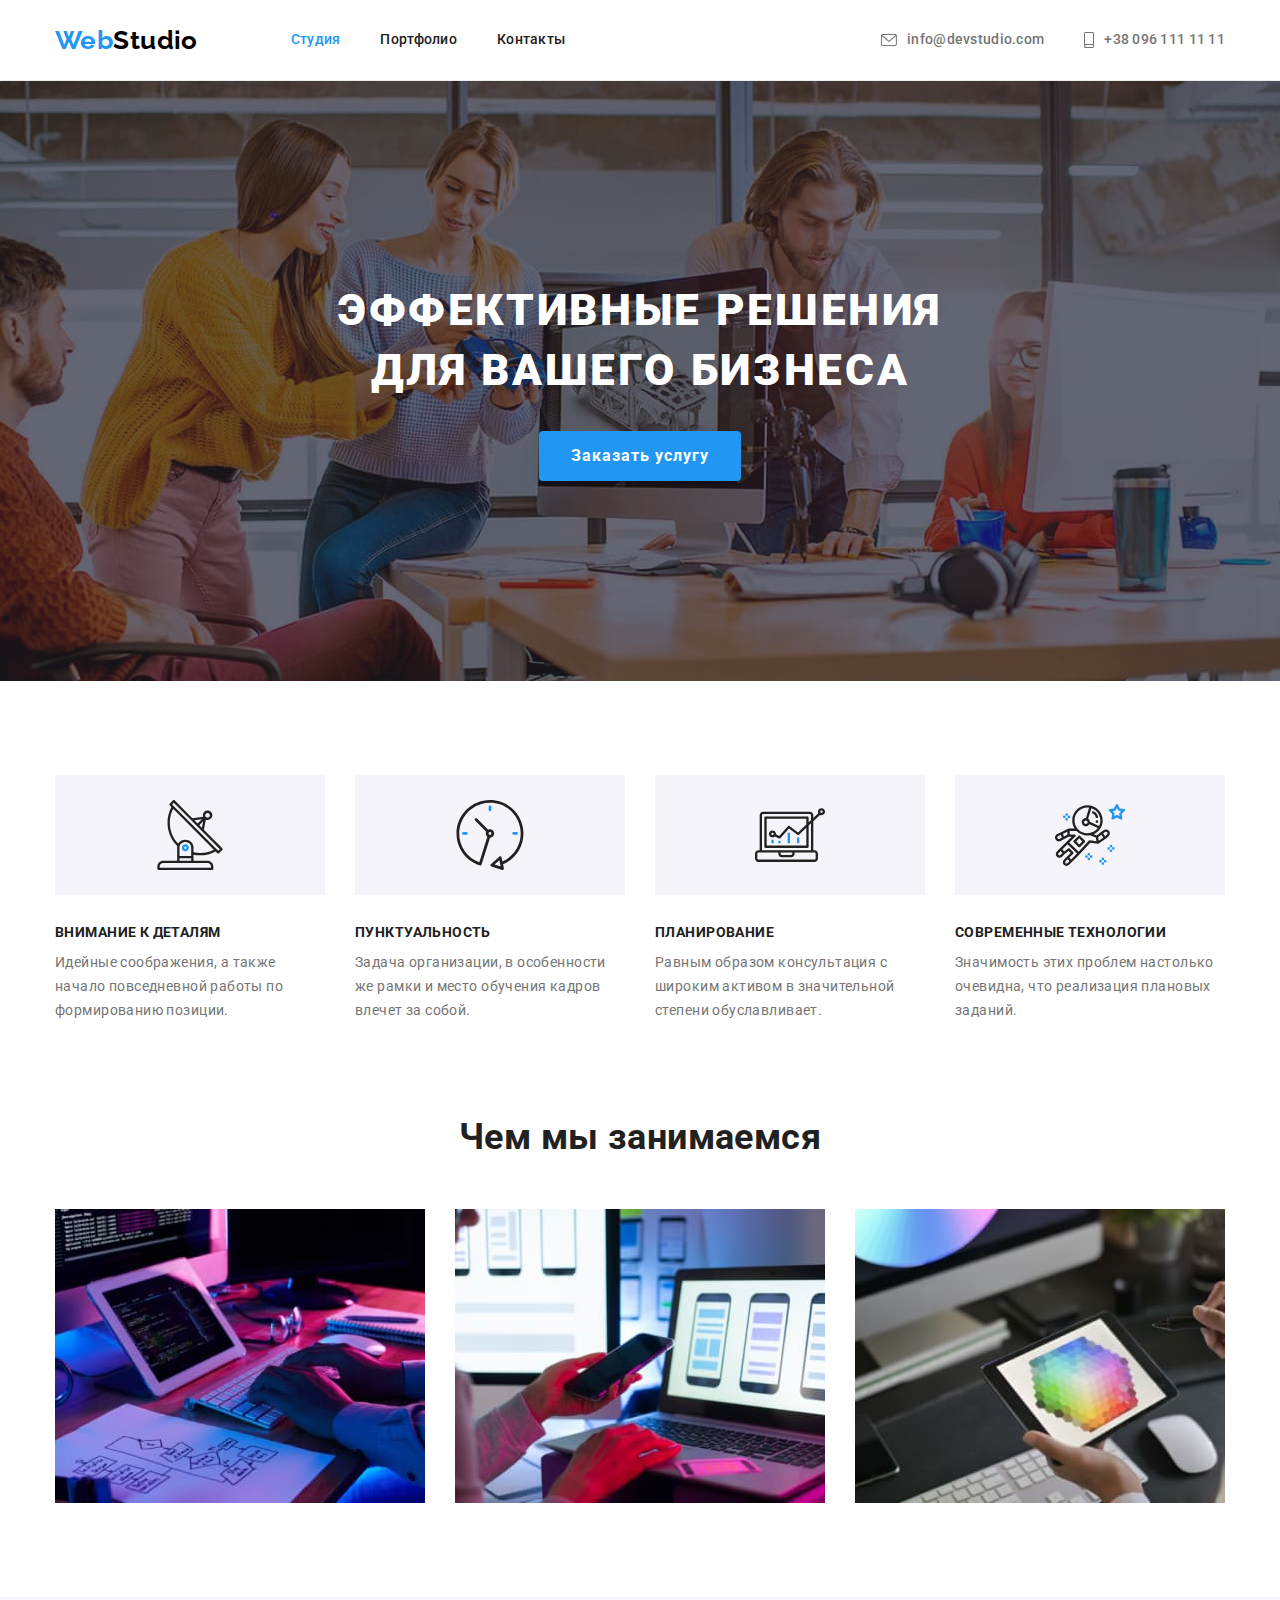
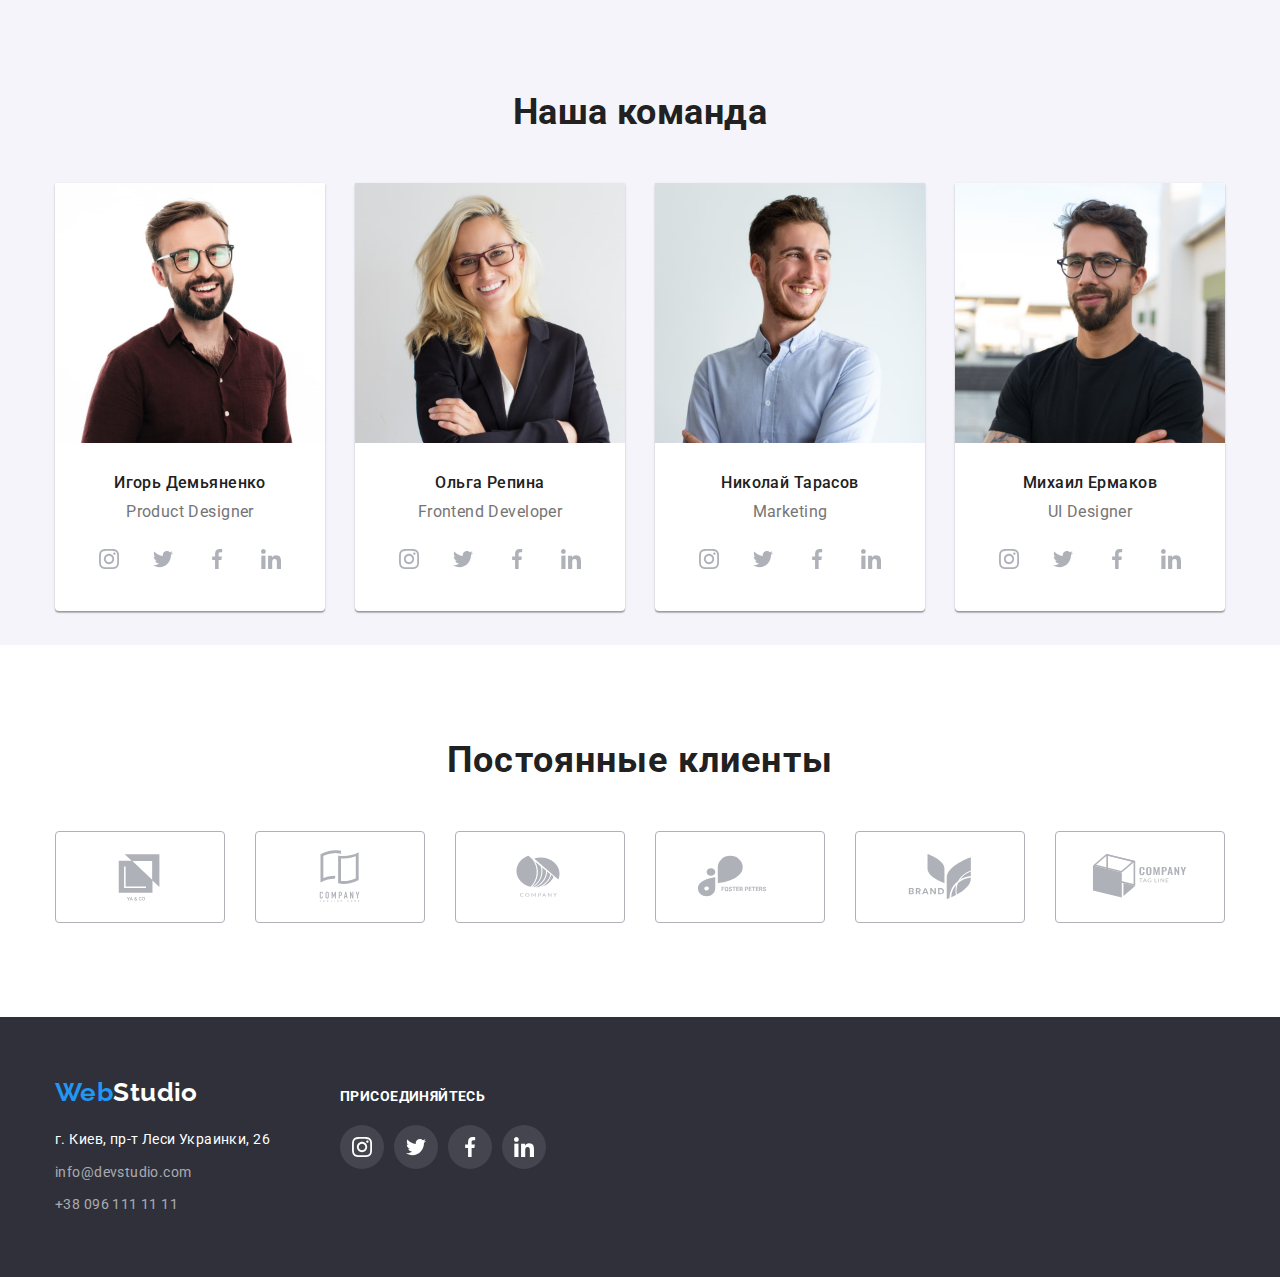
==== commit 3631e3d2: "Update files" ====
--- a/index.html
+++ b/index.html
@@ -332,39 +332,51 @@
             </div>
         </section>
 
-        <section class="clients container">
-            <div class="section">
+        <section class="clients section">
+            <div class="container">
                 <h2 class="cliets-title">Постоянные клиенты</h2>
                 <ul class="clients-list list">
-                    <li class="client-item">
-                        <svg class="client-icon" width="106px" height="60px">
-                            <use href="./images/icons.svg#icon-logo-1"></use>
-                        </svg>
-                    </li>
-                    <li class="client-item">
-                        <svg class="client-icon" width="106px" height="60px">
-                            <use href="./images/icons.svg#icon-logo-2"></use>
-                        </svg>
-                    </li>
-                    <li class="client-item">
-                        <svg class="client-icon" width="106px" height="60px">
-                            <use href="./images/icons.svg#icon-logo-3"></use>
-                        </svg>
-                    </li>
-                    <li class="client-item">
-                        <svg class="client-icon" width="106px" height="60px">
-                            <use href="./images/icons.svg#icon-logo-4"></use>
-                        </svg>
-                    </li>
-                    <li class="client-item">
-                        <svg class="client-icon" width="106px" height="60px">
-                            <use href="./images/icons.svg#icon-logo-5"></use>
-                        </svg>
-                    </li>
-                    <li class="client-item">
-                        <svg class="client-icon" width="106px" height="60px">
-                            <use href="./images/icons.svg#icon-logo-6"></use>
-                        </svg>
+                    <li class="client-box">
+                        <a class="client-item link" href="">
+                            <svg class="client-icon" width="106px" height="60px">
+                                <use href="./images/icons.svg#icon-logo-1"></use>
+                            </svg>
+                        </a>
+                    </li>
+                    <li class="client-box">
+                        <a class="client-item" href="">
+                            <svg class="client-icon" width="106px" height="60px">
+                                <use href="./images/icons.svg#icon-logo-2"></use>
+                            </svg>
+                        </a>
+                    </li>
+                    <li class="client-box">
+                        <a class="client-item" href="">
+                            <svg class="client-icon" width="106px" height="60px">
+                                <use href="./images/icons.svg#icon-logo-3"></use>
+                            </svg>
+                        </a>
+                    </li>
+                    <li class="client-box">
+                        <a class="client-item" href="">
+                            <svg class="client-icon" width="106px" height="60px">
+                                <use href="./images/icons.svg#icon-logo-4"></use>
+                            </svg>
+                        </a>
+                    </li>
+                    <li class="client-box">
+                        <a class="client-item" href="">
+                            <svg class="client-icon" width="106px" height="60px">
+                                <use href="./images/icons.svg#icon-logo-5"></use>
+                            </svg>
+                        </a>
+                    </li>
+                    <li class="client-box">
+                        <a class="client-item" href="">
+                            <svg class="client-icon" width="106px" height="60px">
+                                <use href="./images/icons.svg#icon-logo-6"></use>
+                            </svg>
+                        </a>
                     </li>
                 </ul>
             </div>
@@ -400,7 +412,7 @@
                 <strong class="follow-title">присоединяйтесь</strong>
                 <ul class="social-media-footer list">
                     <li class="social-media-item">
-                        <a class="social-media-link link" href="" target="_blank" rel="noopener noreferrer"
+                        <a class="social-media-link-footer link" href="" target="_blank" rel="noopener noreferrer"
                             aria-label="instagram">
                             <svg class="social-media-icon" width="20" height="20">
                                 <use href="./images/icons.svg#icon-instagram"></use>
@@ -408,7 +420,7 @@
                         </a>
                     </li>
                     <li class="social-media-item">
-                        <a class="social-media-link link" href="" target="_blank" rel="noopener noreferrer"
+                        <a class="social-media-link-footer link" href="" target="_blank" rel="noopener noreferrer"
                             aria-label="twitter">
                             <svg class="social-media-icon" width="20" height="20">
                                 <use href="./images/icons.svg#icon-twitter"></use>
@@ -416,7 +428,7 @@
                         </a>
                     </li>
                     <li class="social-media-item">
-                        <a class="social-media-link link" href="" target="_blank" rel="noopener noreferrer"
+                        <a class="social-media-link-footer link" href="" target="_blank" rel="noopener noreferrer"
                             aria-label="facebook">
                             <svg class="social-media-icon" width="20" height="20">
                                 <use href="./images/icons.svg#icon-facebook"></use>
@@ -424,7 +436,7 @@
                         </a>
                     </li>
                     <li class="social-media-item">
-                        <a class="social-media-link link" href="" target="_blank" rel="noopener noreferrer"
+                        <a class="social-media-link-footer link" href="" target="_blank" rel="noopener noreferrer"
                             aria-label="linkedin">
                             <svg class="social-media-icon" width="20" height="20">
                                 <use href="./images/icons.svg#icon-linkedin"></use>
--- a/css/styles.css
+++ b/css/styles.css
@@ -13,6 +13,7 @@
 
 }
 
+
 body {
     font-family: var(--main-font), sans-serif;
     font-weight: 400;
@@ -83,8 +84,6 @@
 .header-container {
     display: flex;
     align-items: center;
-
-    /* background-color: yellowgreen; */
 }
 
 .logo-header {
@@ -97,16 +96,11 @@
     line-height: 1.19;
     color: var(--logo-header-color);
     text-decoration: none;
-
 }
 
 .logo-accent {
     color: var(--accent-text-color);
 }
-
-/* .header-nav-list>li:not(:first-child) {
-    margin-left: 40px; 
-} */
 
 .header-nav-list {
     display: flex;
@@ -114,9 +108,6 @@
     font-weight: 500;
     line-height: 1.14;
     letter-spacing: 0.02em;
-
-
-    /* background-color: teal; */
 
 }
 
@@ -132,11 +123,13 @@
     color: var(--title-text-color);
 }
 
+
 .header-nav-list :hover,
 .header-nav-list :focus {
     color: var(--accent-text-color);
 }
 
+
 .current-link {
     color: var(--accent-text-color);
 }
@@ -145,22 +138,19 @@
     margin-left: 40px;
 }
 
-/* .header-contact-list>li:not(:first-child) {
-    margin-left: 40px; 
-} */
 
 .header-contact-list {
     display: flex;
     align-items: center;
     margin-left: auto;
-    /* background-color: yellow; */
+   
 }
 
 .contacts-icon {
-    display: block;
     margin-right: 10px;
     fill: currentColor;
 }
+
 
 .header-contact-item {
     display: flex;
@@ -181,14 +171,8 @@
 }
 
 /* Секція Hero */
-/* .overlay{
-    max-width: 1600px;
-    height: 600px;
-    margin-left: auto;
-    margin-right: auto;} */
 
 .hero {
-
     max-width: 1600px;
     height: 600px;
     margin-left: auto;
@@ -202,17 +186,17 @@
             rgba(47, 48, 58, 0.4),
             rgba(47, 48, 58, 0.4)),
         url(../images/img-bgd.jpg);
-
-
     background-color: var(--hero-background-color);
-}
+    background-size: cover;
+    background-position: center;
+    background-repeat: no-repeat;
+}
+
 
 .hero-title {
-
     width: 696px;
     margin-left: auto;
     margin-right: auto;
-
     margin-bottom: 30px;
 
     font-weight: 900;
@@ -221,7 +205,6 @@
     letter-spacing: 0.06em;
     text-transform: uppercase;
     color: var(--secondary-text-color);
-
 }
 
 .hero-btn {
@@ -261,10 +244,6 @@
     overflow: hidden;
 }
 
-/* .features-container{
-    padding-top: 94px;
-    padding-bottom: 94px;
-  } */
 
 .features-svg {
     display: block;
@@ -273,7 +252,6 @@
     padding: 25px 100px 25px 100px;
     margin-bottom: 30px;
     background-color: var(--team-background-color);
-
 }
 
 .features-list {
@@ -282,12 +260,10 @@
 
 .features-list .item+.item {
     margin-left: 30px;
-
 }
 
 .features-list>.item {
     width: 270px;
-
 }
 
 .features-title {
@@ -326,6 +302,7 @@
 .about-item+.about-item {
     margin-left: 30px;
 }
+
 
 /* Секція Наша команда */
 .team {
@@ -405,15 +382,13 @@
     background-color: var(--secondary-text-color);
     border-radius: 50%;
 
-    /* fill: #AFB1B8;  */
-
-    /* outline: 1px solid red;  */
-}
+   }
 
 .social-media-link:hover,
 .social-media-link:focus {
     color: var(--secondary-text-color);
     background-color: var(--accent-text-color);
+ 
 }
 
 .social-media-icon {
@@ -421,6 +396,7 @@
 }
 
 /* Секція Clients */
+
 
 .cliets-title {
     font-weight: 700;
@@ -432,12 +408,15 @@
     color: var(--title-text-color);
 }
 
+.client-box:not(:last-child) {
+    margin-right: 30px;
+} 
+
 .clients-list {
     display: flex;
     align-items: center;
     justify-content: center;
     margin-top: 50px;
-
 }
 
 .client-item {
@@ -446,15 +425,11 @@
     justify-content: center;
     width: 170px;
     height: 92px;
+    
     border: 1px solid #AFB1B8;
     border-radius: 4px;
-
     color: #AFB1B8;
-    ;
-}
-
-.client-item:not(:last-child) {
-    margin-right: 30px;
+
 }
 
 .client-item:hover,
@@ -474,6 +449,7 @@
     background-color: var(--footer-background-color);
 }
 
+
 .logo-footer {
     display: block;
     margin-bottom: 20px;
@@ -517,14 +493,12 @@
 
 .studio-contacts {
     display: flex;
+    align-items: baseline;
 }
 
 /* Секція присоединяйтесь */
 .follow {
-    display: flex;
-    flex-direction: column;
-    margin-top: 12px;
-    margin-left: 70px;
+       margin-left: 70px;
 
 }
 
@@ -544,13 +518,19 @@
     justify-content: center;
 }
 
-.social-media-footer>.social-media-item>.social-media-link {
+.social-media-link-footer {
+    display: flex;
+    align-items: center;
+    justify-content: center;
+    width: 44px;
+    height: 44px;
+    border-radius: 50%;
     color: var(--secondary-text-color);
     background-color: rgba(255, 255, 255, 0.1);
 }
 
-.social-media-footer>.social-media-item>.social-media-link:hover,
-.social-media-footer>.social-media-item>.social-media-link:focus {
+.social-media-link-footer:hover,
+.social-media-link-footer:focus {
     background-color: var(--accent-text-color);
 }
 
@@ -622,8 +602,12 @@
     /* background-color: orange; */
 }
 
-.portfolio-item:hover,
-.portfolio-item:focus {
+.portfolio-item-card{
+    display: block;
+}
+
+.portfolio-item-card:hover,
+.portfolio-item-card:focus {
     box-shadow: 0px 1px 1px rgba(0, 0, 0, 0.12), 0px 4px 4px rgba(0, 0, 0, 0.06), 1px 4px 6px rgba(0, 0, 0, 0.16);
     ;
 }
